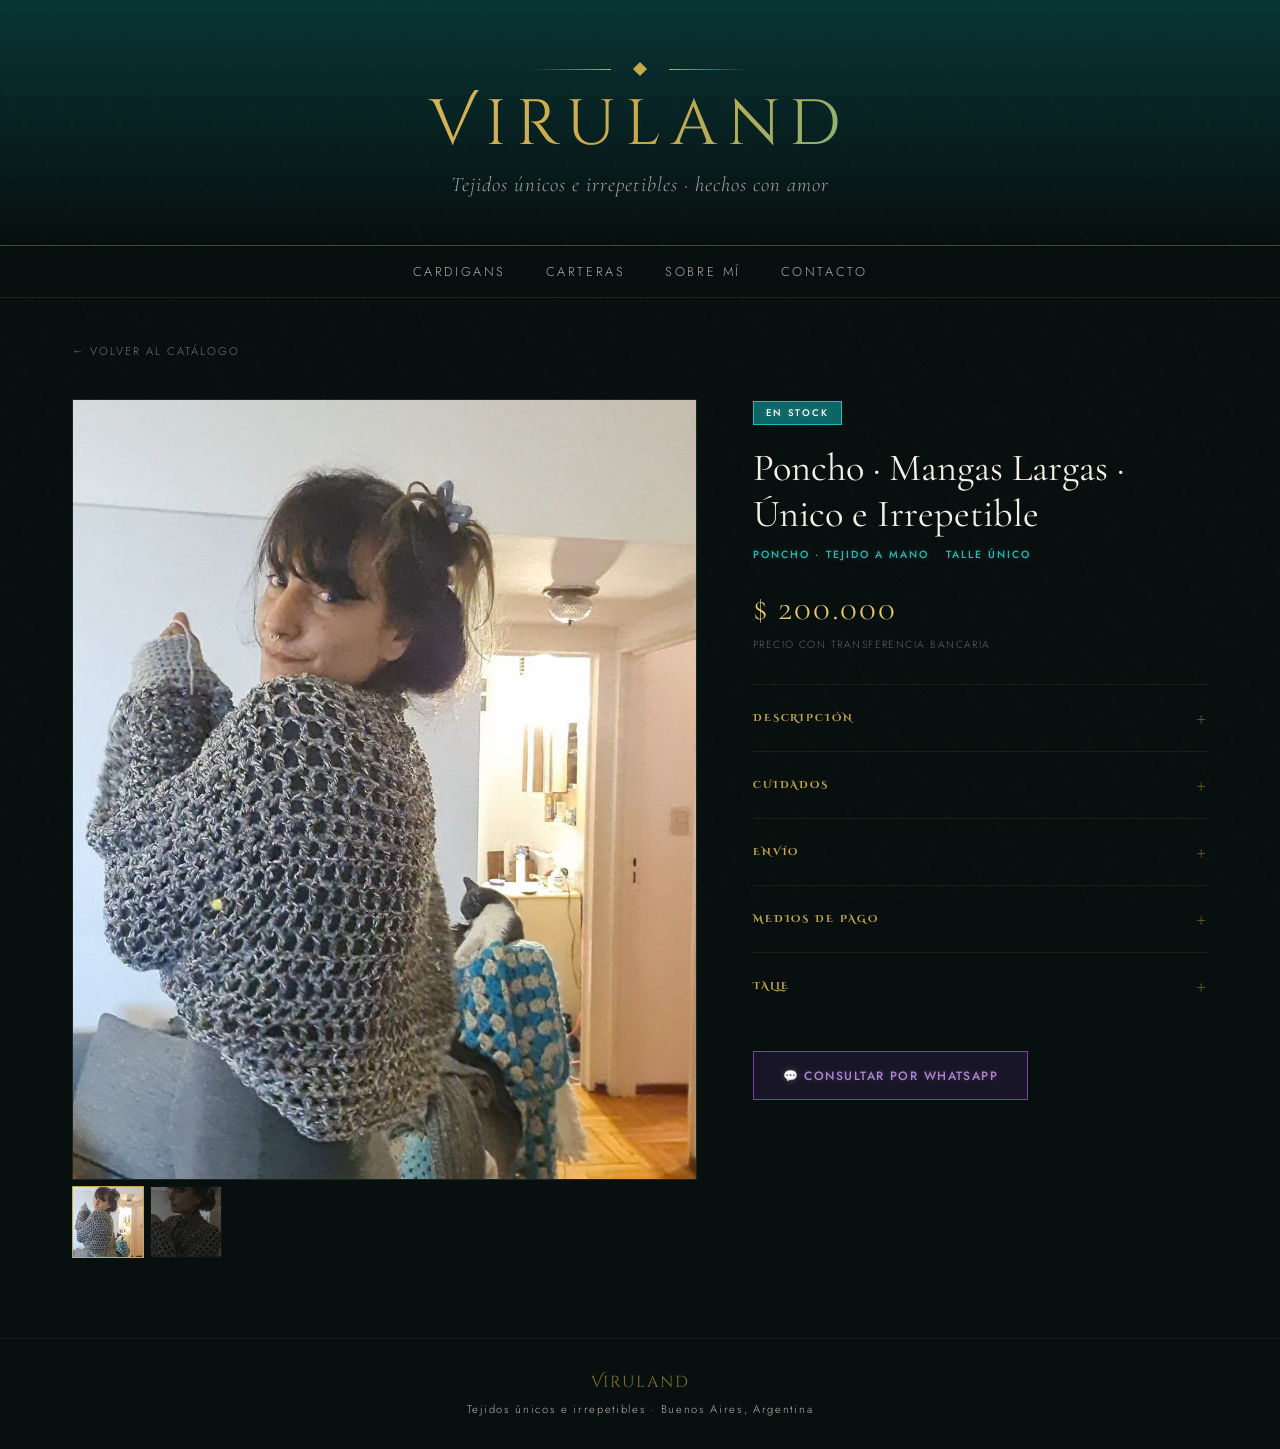
==== poncho-mangas-largas.html @ 65a167d6 "Upload website" ====
<!DOCTYPE html>
<html lang="es">
<head>
  <meta charset="UTF-8"/>
  <meta name="viewport" content="width=device-width, initial-scale=1.0"/>
  <title>Poncho Mangas Largas — Viruland</title>
  <link href="https://fonts.googleapis.com/css2?family=Cormorant+Garamond:ital,wght@0,300;0,400;0,600;1,300;1,400&family=Cinzel+Decorative:wght@400;700&family=Jost:wght@300;400;500&display=swap" rel="stylesheet"/>
  <link rel="stylesheet" href="style.css"/>
</head>
<body>

  <div class="lightbox" id="lightbox" onclick="closeLightbox()">
    <button class="lightbox-close">✕</button>
    <img id="lightbox-img" src="" alt="" style="display:none" onclick="event.stopPropagation()"/>
    <video id="lightbox-vid" controls playsinline style="display:none" onclick="event.stopPropagation()"></video>
  </div>

  <header>
    <div class="logo-deco fade-up"><div class="deco-line"></div><div class="deco-diamond"></div><div class="deco-line right"></div></div>
    <h1 class="fade-up">Viruland</h1>
    <p class="tagline fade-up">Tejidos únicos e irrepetibles · hechos con amor</p>
  </header>

  <nav>
    <a href="index.html#cardigans">Cardigans</a>
    <a href="index.html#carteras">Carteras</a>
    <a href="index.html#nosotras">Sobre mí</a>
    <a href="index.html#contacto">Contacto</a>
  </nav>

  <div class="page-wrap">
    <a href="index.html" class="back-link">← Volver al catálogo</a>

    <div class="product-layout">

      <div>
        <div class="carousel-main" id="carousel-main"></div>
        <div class="carousel-thumbs" id="carousel-thumbs"></div>
      </div>

      <div class="product-detail">
        <div class="detail-tags">
          <span class="stock-tag tag-stock">En stock</span>
        </div>
        <h2 class="detail-name">Poncho · Mangas Largas · Único e Irrepetible</h2>
        <div class="detail-meta">
          <span>Poncho · Tejido a mano</span>
          <span>Talle Único</span>
        </div>
        <div class="detail-price">$ 200.000</div>
        <p class="detail-price-note">Precio con transferencia bancaria</p>

        <div class="detail-section">
          <h3>Descripción</h3>
          <p>Descripción próximamente. Escribime por WhatsApp para más info sobre esta pieza.</p>
        </div>

        <div class="detail-section">
          <h3>Cuidados</h3>
          <ul>
            <li>Lavado a mano con agua fría</li>
            <li>No usar secadora</li>
            <li>Secar en plano, a la sombra</li>
            <li>Planchar con vapor a baja temperatura si es necesario</li>
          </ul>
        </div>

        <div class="detail-section">
          <h3>Envío</h3>
          <p>Envío por correo a todo el país · Entrega en mano en CABA y GBA</p>
        </div>

        <div class="detail-section">
          <h3>Medios de pago</h3>
          <p>El precio indicado es para pago por transferencia bancaria.</p>
          <p>Si preferís pagar en cuotas, podés hacerlo a través de Mercado Libre — aunque aplica un cargo adicional por el servicio.</p>
        </div>

        <div class="detail-section">
          <h3>Talle</h3>
          <p>Esta pieza es Talle Único, pensada para adaptarse a distintas siluetas. ¿Querés algo similar en otro talle? Escribime y lo hacemos a medida.</p>
        </div>

        <div class="detail-actions">
          <a href="https://wa.me/5491172391267?text=Hola!%20Vi%20el%20Poncho%20Mangas%20Largas%20en%20viruland.com.ar%20y%20quiero%20m%C3%A1s%20info%20%F0%9F%A7%B6" target="_blank" class="btn btn-wa">💬 Consultar por WhatsApp</a>
        </div>
      </div>

    </div>
  </div>

  <footer>
    <div class="footer-logo">Viruland</div>
    <p>Tejidos únicos e irrepetibles · Buenos Aires, Argentina</p>
  </footer>

  <script>
    const media = [
      { type: 'image', src: 'fotos/VideoCapture_20260504-224757.jpg' },
      { type: 'image', src: 'fotos/Snapchat-1765635726.jpg' },
    ];
    let current = 0;

    function renderMain(i) {
      current = i;
      const item = media[i];
      const main = document.getElementById('carousel-main');
      if (item.type === 'video') {
        main.innerHTML = `<video muted loop playsinline preload="metadata"><source src="${item.src}" type="video/mp4"></video>`;
        const vid = main.querySelector('video');
        vid.addEventListener('loadedmetadata', () => {
          if (vid.duration && isFinite(vid.duration)) vid.currentTime = vid.duration / 2;
        });
      } else {
        main.innerHTML = `<img src="${item.src}" alt="Viruland"/>`;
      }
      document.querySelectorAll('.thumb-item').forEach((el, j) => el.classList.toggle('active', j === i));
    }

    function buildThumbs() {
      const strip = document.getElementById('carousel-thumbs');
      media.forEach((item, i) => {
        const div = document.createElement('div');
        div.className = 'thumb-item' + (i === 0 ? ' active' : '') + (item.type === 'video' ? ' video-thumb' : '');
        div.innerHTML = item.type === 'video' ? '▶' : `<img src="${item.src}" alt=""/>`;
        div.onclick = () => renderMain(i);
        strip.appendChild(div);
      });
    }

    document.getElementById('carousel-main').addEventListener('click', () => {
      const item = media[current];
      openLightbox(item.src, item.type);
    });

    function openLightbox(src, type) {
      const img = document.getElementById('lightbox-img');
      const vid = document.getElementById('lightbox-vid');
      if (type === 'video') {
        vid.src = src; vid.style.display = 'block'; img.style.display = 'none'; vid.play();
      } else {
        img.src = src; img.style.display = 'block'; vid.style.display = 'none';
      }
      document.getElementById('lightbox').classList.add('open');
    }
    function closeLightbox() {
      const vid = document.getElementById('lightbox-vid');
      vid.pause(); vid.src = '';
      document.getElementById('lightbox').classList.remove('open');
    }
    document.addEventListener('keydown', e => { if (e.key === 'Escape') closeLightbox(); });

    buildThumbs();
    renderMain(0);

    document.querySelectorAll('.detail-section').forEach(section => {
      const h3 = section.querySelector('h3');
      const body = document.createElement('div');
      body.className = 'detail-section-body';
      while (section.children.length > 1) body.appendChild(section.children[1]);
      section.appendChild(body);
      h3.addEventListener('click', () => section.classList.toggle('open'));
    });
  </script>
</body>
</html>
---- style.css ----
:root {
  --teal:     #0e6b6b;
  --teal-deep:#094f4f;
  --teal-glow:#1ac0c0;
  --violet:   #5b2d82;
  --violet-lt:#7c3fad;
  --gold:     #c9a84c;
  --gold-lt:  #e8c96a;
  --cream:    #f5f0e8;
  --dark:     #080f0f;
  --dark2:    #0d1a1a;
}

*, *::before, *::after { box-sizing: border-box; margin: 0; padding: 0; }
html { scroll-behavior: smooth; }

body {
  background: var(--dark);
  color: var(--cream);
  font-family: 'Jost', sans-serif;
  font-weight: 300;
  overflow-x: hidden;
}

body::before {
  content: '';
  position: fixed; inset: 0;
  background-image:
    repeating-linear-gradient(60deg, transparent, transparent 40px, rgba(201,168,76,0.03) 40px, rgba(201,168,76,0.03) 41px),
    repeating-linear-gradient(-60deg, transparent, transparent 40px, rgba(14,107,107,0.04) 40px, rgba(14,107,107,0.04) 41px);
  pointer-events: none; z-index: 0;
}

/* ── HEADER ── */
header {
  position: relative; z-index: 10;
  text-align: center; padding: 4rem 2rem 3rem;
  border-bottom: 1px solid rgba(201,168,76,0.25);
  background: linear-gradient(180deg, rgba(9,79,79,0.6) 0%, transparent 100%);
}
.logo-deco {
  display: flex; justify-content: center; align-items: center;
  gap: 1.5rem; margin-bottom: 1rem;
}
.deco-line { width: 80px; height: 1px; background: linear-gradient(90deg, transparent, var(--gold)); }
.deco-line.right { background: linear-gradient(90deg, var(--gold), transparent); }
.deco-diamond { width: 10px; height: 10px; background: var(--gold); transform: rotate(45deg); }

h1 {
  font-family: 'Cinzel Decorative', serif;
  font-size: clamp(2.2rem, 6vw, 4rem); font-weight: 400; letter-spacing: 0.15em;
  background: linear-gradient(135deg, var(--gold-lt), var(--gold), var(--teal-glow));
  -webkit-background-clip: text; -webkit-text-fill-color: transparent; background-clip: text;
  line-height: 1.1;
}
.tagline {
  font-family: 'Cormorant Garamond', serif; font-style: italic;
  font-size: clamp(1rem, 2.5vw, 1.3rem); color: rgba(245,240,232,0.65);
  margin-top: 0.75rem; letter-spacing: 0.05em;
}

/* ── NAV ── */
nav {
  position: sticky; top: 0; z-index: 100;
  display: flex; justify-content: center; gap: 2.5rem; padding: 1rem 2rem;
  background: rgba(8,15,15,0.92); backdrop-filter: blur(12px);
  border-bottom: 1px solid rgba(201,168,76,0.15);
}
nav a {
  color: rgba(245,240,232,0.7); text-decoration: none;
  font-size: 0.8rem; letter-spacing: 0.2em; text-transform: uppercase; transition: color 0.3s;
}
nav a:hover { color: var(--gold-lt); }

/* ── HERO ── */
.hero-band {
  position: relative; z-index: 1; text-align: center; padding: 5rem 2rem;
  background: linear-gradient(135deg, rgba(91,45,130,0.2) 0%, rgba(14,107,107,0.15) 100%);
}
.hero-band h2 {
  font-family: 'Cormorant Garamond', serif;
  font-size: clamp(1.8rem, 4vw, 3rem); font-weight: 300; line-height: 1.3;
  max-width: 700px; margin: 0 auto 2rem;
}
.hero-band h2 em { font-style: italic; color: var(--gold-lt); }
.hero-cta {
  display: inline-flex; align-items: center; gap: 0.75rem; padding: 0.9rem 2.2rem;
  background: transparent; border: 1px solid var(--gold); color: var(--gold-lt);
  text-decoration: none; font-size: 0.8rem; letter-spacing: 0.2em; text-transform: uppercase;
  transition: all 0.3s;
}
.hero-cta:hover { background: rgba(201,168,76,0.1); border-color: var(--gold-lt); }

/* ── SECTION TITLE ── */
.section-title {
  text-align: center; padding: 4rem 2rem 2rem; position: relative; z-index: 1;
}
.section-title h2 {
  font-family: 'Cinzel Decorative', serif; font-size: clamp(1.1rem, 3vw, 1.6rem);
  font-weight: 400; letter-spacing: 0.2em; color: var(--gold);
}
.section-title .deco-row {
  display: flex; justify-content: center; align-items: center; gap: 1rem; margin-top: 0.75rem;
}
.section-title .deco-row span {
  width: 60px; height: 1px; background: linear-gradient(90deg, transparent, var(--teal-glow));
}
.section-title .deco-row span:last-child { background: linear-gradient(90deg, var(--teal-glow), transparent); }

/* ── PRODUCTS GRID ── */
.products {
  position: relative; z-index: 1;
  display: grid; grid-template-columns: repeat(auto-fill, minmax(300px, 1fr));
  gap: 2px; padding: 0 2px 2px; max-width: 1400px; margin: 0 auto;
}
.product-card { position: relative; background: var(--dark2); overflow: hidden; }

.product-img-wrap {
  position: relative; aspect-ratio: 4/5; overflow: hidden;
  background: linear-gradient(135deg, var(--teal-deep), var(--violet));
  cursor: pointer; display: block; text-decoration: none;
}
.product-img-wrap img,
.product-img-wrap video {
  width: 100%; height: 100%; object-fit: cover;
  transition: transform 0.6s ease; filter: saturate(0.9);
}
.product-card:hover .product-img-wrap img,
.product-card:hover .product-img-wrap video { transform: scale(1.05); filter: saturate(1.1); }

.thumb-strip { display: flex; gap: 4px; padding: 4px; background: var(--dark2); }
.thumb-strip img {
  width: 56px; height: 56px; object-fit: cover; cursor: pointer;
  opacity: 0.6; transition: opacity 0.2s; border: 1px solid transparent;
}
.thumb-strip img:hover, .thumb-strip img.active { opacity: 1; border-color: var(--gold); }

.thumb-vid {
  display: flex; align-items: center; justify-content: center;
  width: 56px; height: 56px; background: rgba(14,107,107,0.2); cursor: pointer;
  opacity: 0.6; transition: opacity 0.2s; border: 1px solid transparent;
  font-size: 0.65rem; letter-spacing: 0.05em; color: var(--teal-glow); text-transform: uppercase;
}
.thumb-vid:hover, .thumb-vid.active { opacity: 1; border-color: var(--gold); }

.product-info { padding: 1.5rem; border-top: 1px solid rgba(201,168,76,0.1); }
.product-category {
  font-size: 0.65rem; letter-spacing: 0.25em; text-transform: uppercase;
  color: var(--teal-glow); margin-bottom: 0.4rem;
  font-weight: 500; text-shadow: 0 0 6px rgba(255,255,255,0.2);
}
.product-name {
  font-family: 'Cormorant Garamond', serif;
  font-size: 1.2rem; font-weight: 400; line-height: 1.3; margin-bottom: 0.5rem;
  color: var(--cream); text-decoration: none; display: block;
}
a.product-name:hover { color: var(--gold-lt); }
.product-price { font-size: 0.9rem; color: var(--gold-lt); letter-spacing: 0.05em; }

.card-detail-link {
  display: inline-block; margin-top: 0.5rem;
  font-size: 0.62rem; letter-spacing: 0.18em; text-transform: uppercase;
  color: rgba(245,240,232,0.65); text-decoration: none; font-weight: 500; transition: color 0.3s;
}
.card-detail-link:hover { color: var(--gold-lt); }

.product-actions { display: flex; gap: 0.5rem; margin-top: 1rem; }
.btn {
  flex: 1; display: flex; align-items: center; justify-content: center; gap: 0.4rem;
  padding: 0.65rem 0.5rem; font-size: 0.7rem; letter-spacing: 0.12em; text-transform: uppercase;
  text-decoration: none; border: none; cursor: pointer; transition: all 0.3s;
  font-family: 'Jost', sans-serif; font-weight: 500; text-shadow: 0 0 6px rgba(255,255,255,0.2);
}
.btn-ml { background: rgba(14,107,107,0.2); border: 1px solid var(--teal); color: var(--teal-glow); }
.btn-ml:hover { background: rgba(14,107,107,0.4); border-color: var(--teal-glow); }
.btn-wa { background: rgba(91,45,130,0.2); border: 1px solid var(--violet-lt); color: #b084dc; }
.btn-wa:hover { background: rgba(91,45,130,0.4); }

/* ── VIDEO TOGGLE BUTTON ── */
.video-toggle-btn {
  position: absolute; bottom: 0.6rem; right: 0.6rem;
  width: 30px; height: 30px; border-radius: 50%;
  background: rgba(8,15,15,0.65); border: 1px solid rgba(201,168,76,0.3);
  color: var(--gold-lt); font-size: 0.75rem;
  display: flex; align-items: center; justify-content: center;
  cursor: pointer; z-index: 3;
  opacity: 0.65; transition: opacity 0.2s, background 0.2s;
}
.product-card:hover .video-toggle-btn,
.video-toggle-btn:focus { opacity: 1; background: rgba(8,15,15,0.85); }

/* ── STOCK TAGS ── */
.stock-tag {
  position: absolute; top: 0.8rem; left: 0.8rem;
  padding: 0.25rem 0.75rem; font-size: 0.6rem; letter-spacing: 0.2em; text-transform: uppercase;
  font-family: 'Jost', sans-serif; font-weight: 500; text-shadow: 0 0 6px rgba(255,255,255,0.25);
  z-index: 2;
}
.tag-stock { background: rgba(14,107,107,0.95); color: #ffffff; border: 1px solid var(--teal-glow); }
.tag-pedido { background: rgba(91,45,130,0.95); color: #f0e4ff; border: 1px solid var(--violet-lt); }

/* ── LIGHTBOX ── */
.lightbox {
  display: none; position: fixed; inset: 0; z-index: 1000;
  background: rgba(0,0,0,0.92); align-items: center; justify-content: center;
}
.lightbox.open { display: flex; }
.lightbox img { max-width: 90vw; max-height: 90vh; object-fit: contain; border: 1px solid rgba(201,168,76,0.2); }
.lightbox video { max-width: 90vw; max-height: 90vh; border: 1px solid rgba(201,168,76,0.2); }
.lightbox-close {
  position: absolute; top: 1.5rem; right: 2rem;
  color: var(--gold); font-size: 2rem; cursor: pointer; background: none; border: none;
}

/* ── SOBRE MÍ ── */
.about {
  position: relative; z-index: 1; max-width: 800px; margin: 4rem auto;
  padding: 3rem 2rem; text-align: center; border: 1px solid rgba(201,168,76,0.15);
  background: linear-gradient(135deg, rgba(9,79,79,0.1), rgba(91,45,130,0.1));
}
.about::before, .about::after { content: '✦'; position: absolute; color: var(--gold); font-size: 1.2rem; }
.about::before { top: -0.7rem; left: 50%; transform: translateX(-50%); background: var(--dark); padding: 0 1rem; }
.about::after  { bottom: -0.7rem; left: 50%; transform: translateX(-50%); background: var(--dark); padding: 0 1rem; }
.about p {
  font-family: 'Cormorant Garamond', serif; font-size: clamp(1rem, 2vw, 1.25rem);
  line-height: 1.8; color: rgba(245,240,232,0.85);
}
.about p + p { margin-top: 1rem; }

.about-inner {
  display: flex; align-items: flex-start; gap: 2rem;
  flex-wrap: wrap; justify-content: center; text-align: left;
}
.about-photo-wrap {
  flex-shrink: 0; width: 140px; height: 180px;
  overflow: hidden; border: 1px solid rgba(201,168,76,0.3);
}
.about-photo-wrap img { width: 100%; height: 100%; object-fit: cover; filter: saturate(0.85); }
.about-text { flex: 1; min-width: 220px; }
.about-title {
  font-family: 'Cinzel Decorative', serif; font-size: 0.9rem;
  letter-spacing: 0.2em; color: var(--gold); margin-bottom: 1rem;
}
.wip-section { margin-top: 2.5rem; border-top: 1px solid rgba(201,168,76,0.1); padding-top: 2rem; }
.wip-label {
  font-family: 'Cinzel Decorative', serif; font-size: 0.7rem;
  letter-spacing: 0.2em; color: var(--gold); margin-bottom: 1rem; text-align: center;
}
.wip-section img {
  width: 100%; max-height: 420px; object-fit: cover;
  border: 1px solid rgba(201,168,76,0.15); filter: saturate(0.85); display: block;
}

/* ── CONTACT ── */
.contact-band {
  position: relative; z-index: 1; text-align: center; padding: 5rem 2rem;
  background: linear-gradient(135deg, rgba(91,45,130,0.25), rgba(14,107,107,0.2));
  border-top: 1px solid rgba(201,168,76,0.15); border-bottom: 1px solid rgba(201,168,76,0.15);
}
.contact-band h2 {
  font-family: 'Cinzel Decorative', serif; font-size: clamp(1rem, 3vw, 1.5rem);
  color: var(--gold); margin-bottom: 1rem;
}
.contact-band p {
  font-family: 'Cormorant Garamond', serif; font-style: italic;
  font-size: 1.1rem; color: rgba(245,240,232,0.7); margin-bottom: 2rem;
}
.contact-buttons { display: flex; flex-wrap: wrap; justify-content: center; gap: 1rem; }
.contact-btn {
  display: inline-flex; align-items: center; gap: 0.75rem;
  padding: 1rem 2.5rem; text-decoration: none;
  font-size: 0.8rem; letter-spacing: 0.2em; text-transform: uppercase; transition: all 0.3s;
}
.contact-btn-wa { background: rgba(37,211,102,0.1); border: 1px solid rgba(37,211,102,0.4); color: #5de88a; }
.contact-btn-wa:hover { background: rgba(37,211,102,0.2); border-color: rgba(37,211,102,0.7); }
.contact-btn-ml { background: rgba(201,168,76,0.1); border: 1px solid rgba(201,168,76,0.55); color: var(--gold-lt); }
.contact-btn-ml:hover { background: rgba(201,168,76,0.2); }

.web-offer {
  margin-top: 2.5rem; padding-top: 2rem;
  border-top: 1px solid rgba(201,168,76,0.1);
  font-family: 'Cormorant Garamond', serif; font-style: italic;
  font-size: 1rem; color: rgba(245,240,232,0.65);
  letter-spacing: 0.02em;
}
.web-offer a {
  color: var(--gold-lt); text-decoration: none;
  border-bottom: 1px solid rgba(201,168,76,0.5); transition: color 0.3s, border-color 0.3s;
}
.web-offer a:hover { color: var(--gold-lt); border-color: var(--gold-lt); }

/* ── FOOTER ── */
footer {
  position: relative; z-index: 1; text-align: center; padding: 2rem;
  font-size: 0.7rem; letter-spacing: 0.15em; color: rgba(245,240,232,0.75);
  border-top: 1px solid rgba(201,168,76,0.08);
}
footer .footer-logo {
  font-family: 'Cinzel Decorative', serif; font-size: 1rem;
  color: rgba(201,168,76,0.65); margin-bottom: 0.5rem;
}

/* ── ANIMATIONS ── */
@keyframes fadeUp {
  from { opacity: 0; transform: translateY(30px); }
  to   { opacity: 1; transform: translateY(0); }
}
.fade-up { opacity: 0; animation: fadeUp 0.8s ease forwards; }
header .fade-up:nth-child(1) { animation-delay: 0.1s; }
header .fade-up:nth-child(2) { animation-delay: 0.3s; }
header .fade-up:nth-child(3) { animation-delay: 0.5s; }
.product-card { opacity: 0; animation: fadeUp 0.6s ease forwards; }
.product-card:nth-child(1) { animation-delay: 0.1s; }
.product-card:nth-child(2) { animation-delay: 0.2s; }
.product-card:nth-child(3) { animation-delay: 0.3s; }
.product-card:nth-child(4) { animation-delay: 0.4s; }
.product-card:nth-child(5) { animation-delay: 0.5s; }
.product-card:nth-child(6) { animation-delay: 0.6s; }
.product-card:nth-child(7) { animation-delay: 0.7s; }

/* ────────────────────────────────────────
   PÁGINA DE PRODUCTO
───────────────────────────────────────── */
.page-wrap {
  position: relative; z-index: 1;
  max-width: 1200px; margin: 0 auto; padding: 2.5rem 2rem 5rem;
}

.back-link {
  display: inline-flex; align-items: center; gap: 0.5rem; margin-bottom: 2.5rem;
  color: rgba(245,240,232,0.45); text-decoration: none;
  font-size: 0.7rem; letter-spacing: 0.18em; text-transform: uppercase; transition: color 0.3s;
}
.back-link:hover { color: var(--gold-lt); }

.product-layout {
  display: grid; grid-template-columns: 55% 1fr;
  gap: 3.5rem; align-items: start;
}

/* Carousel */
.carousel-main {
  aspect-ratio: 4/5; overflow: hidden; background: var(--dark2);
  cursor: zoom-in; position: relative; border: 1px solid rgba(201,168,76,0.08);
}
.carousel-main img,
.carousel-main video { width: 100%; height: 100%; object-fit: cover; }

.carousel-thumbs { display: flex; gap: 6px; margin-top: 6px; flex-wrap: wrap; }

.thumb-item {
  width: 72px; height: 72px; overflow: hidden; cursor: pointer;
  border: 1px solid transparent; opacity: 0.55;
  transition: opacity 0.2s, border-color 0.2s; background: var(--dark2); flex-shrink: 0;
}
.thumb-item img { width: 100%; height: 100%; object-fit: cover; }
.thumb-item.video-thumb {
  display: flex; align-items: center; justify-content: center;
  color: var(--teal-glow); font-size: 1.4rem;
}
.thumb-item:hover, .thumb-item.active { opacity: 1; border-color: var(--gold); }

/* Detail panel */
.product-detail .detail-tags { margin-bottom: 1.25rem; }
.product-detail .stock-tag { position: static; display: inline-block; }

.detail-name {
  font-family: 'Cormorant Garamond', serif; font-size: clamp(1.6rem, 3vw, 2.4rem);
  font-weight: 400; line-height: 1.2; margin-bottom: 0.6rem;
}

.detail-meta { display: flex; gap: 1rem; flex-wrap: wrap; margin-bottom: 1.5rem; }
.detail-meta span {
  font-size: 0.65rem; letter-spacing: 0.2em; text-transform: uppercase;
  color: var(--teal-glow); font-weight: 500; text-shadow: 0 0 6px rgba(255,255,255,0.2);
}

.detail-price {
  font-family: 'Cormorant Garamond', serif; font-size: 2.2rem;
  color: var(--gold-lt); letter-spacing: 0.05em; margin-bottom: 2rem;
}

.detail-section { padding: 1.25rem 0; border-top: 1px solid rgba(201,168,76,0.1); }
.detail-section h3 {
  font-family: 'Cinzel Decorative', serif; font-size: 0.6rem;
  letter-spacing: 0.2em; text-transform: uppercase; color: var(--gold); margin-bottom: 0.6rem;
}
.detail-section p, .detail-section ul {
  font-family: 'Cormorant Garamond', serif; font-size: 1.05rem;
  line-height: 1.75; color: rgba(245,240,232,0.8);
}
.detail-section ul { padding-left: 1.2rem; }
.detail-section li { margin-bottom: 0.25rem; }

/* ── ACCORDION ── */
.detail-section h3 {
  cursor: pointer; user-select: none; margin-bottom: 0;
  display: flex; justify-content: space-between; align-items: center;
}
.detail-section h3::after {
  content: '+'; font-family: 'Jost', sans-serif; font-weight: 300;
  font-size: 1.1rem; color: rgba(201,168,76,0.45);
  flex-shrink: 0; margin-left: 1rem;
}
.detail-section.open h3::after { content: '−'; }
.detail-section-body {
  overflow: hidden; max-height: 0;
  transition: max-height 0.35s ease, opacity 0.25s ease;
  opacity: 0;
}
.detail-section.open .detail-section-body { max-height: 500px; opacity: 1; }
.detail-section-body > *:first-child { margin-top: 0.6rem; }

.detail-price-note {
  font-size: 0.65rem; letter-spacing: 0.14em; text-transform: uppercase;
  color: rgba(245,240,232,0.38); font-family: 'Jost', sans-serif;
  margin-top: -1.5rem; margin-bottom: 2rem;
}

/* ── YA TIENEN DUEÑA ── */
.sold-caption {
  text-align: center; padding: 0 2rem 2rem;
  font-family: 'Cormorant Garamond', serif; font-style: italic;
  font-size: 1rem; color: rgba(245,240,232,0.62);
  position: relative; z-index: 1;
}
.sold-wrap {
  position: relative; z-index: 1;
  max-width: 1400px; margin: 0 auto; padding: 0 3rem 4rem;
}
.sold-viewport { overflow: hidden; }
.sold-strip {
  display: flex; transition: transform 0.4s ease;
}
.sold-strip img {
  flex-shrink: 0; width: 25%; aspect-ratio: 4/5; object-fit: cover;
  filter: saturate(0.75) brightness(0.88); transition: filter 0.35s;
}
.sold-strip img:hover { filter: saturate(1) brightness(1); }
.sold-arrow {
  position: absolute; top: calc(50% - 2rem); transform: translateY(-50%);
  z-index: 10; background: rgba(8,15,15,0.7); border: 1px solid rgba(201,168,76,0.2);
  color: var(--gold-lt); font-size: 1.8rem; width: 40px; height: 70px;
  cursor: pointer; display: flex; align-items: center; justify-content: center;
  transition: background 0.2s; padding: 0; line-height: 1;
}
.sold-arrow-prev { left: 0; }
.sold-arrow-next { right: 0; }
.sold-arrow:hover { background: rgba(8,15,15,0.95); border-color: rgba(201,168,76,0.5); }
@media (max-width: 600px) {
  .sold-strip img { width: 50%; }
  .sold-wrap { padding: 0 2.5rem 3rem; }
}

.pricing-note {
  text-align: center; padding: 0 2rem 1.5rem;
  font-size: 0.62rem; letter-spacing: 0.15em; text-transform: uppercase;
  color: rgba(245,240,232,0.62); font-family: 'Jost', sans-serif;
  position: relative; z-index: 1;
}
.pricing-note span { color: var(--teal-glow); }

.detail-actions { display: flex; gap: 0.75rem; margin-top: 2rem; flex-wrap: wrap; }
.detail-actions .btn { padding: 0.9rem 1.8rem; font-size: 0.75rem; flex: unset; }

/* ── MEDIA QUERIES ── */
@media (max-width: 900px) {
  .product-layout { grid-template-columns: 1fr; gap: 2rem; }
}
@media (max-width: 600px) {
  .products { grid-template-columns: 1fr 1fr; gap: 1px; }
  nav { gap: 1.2rem; }
  nav a { font-size: 0.65rem; }
}
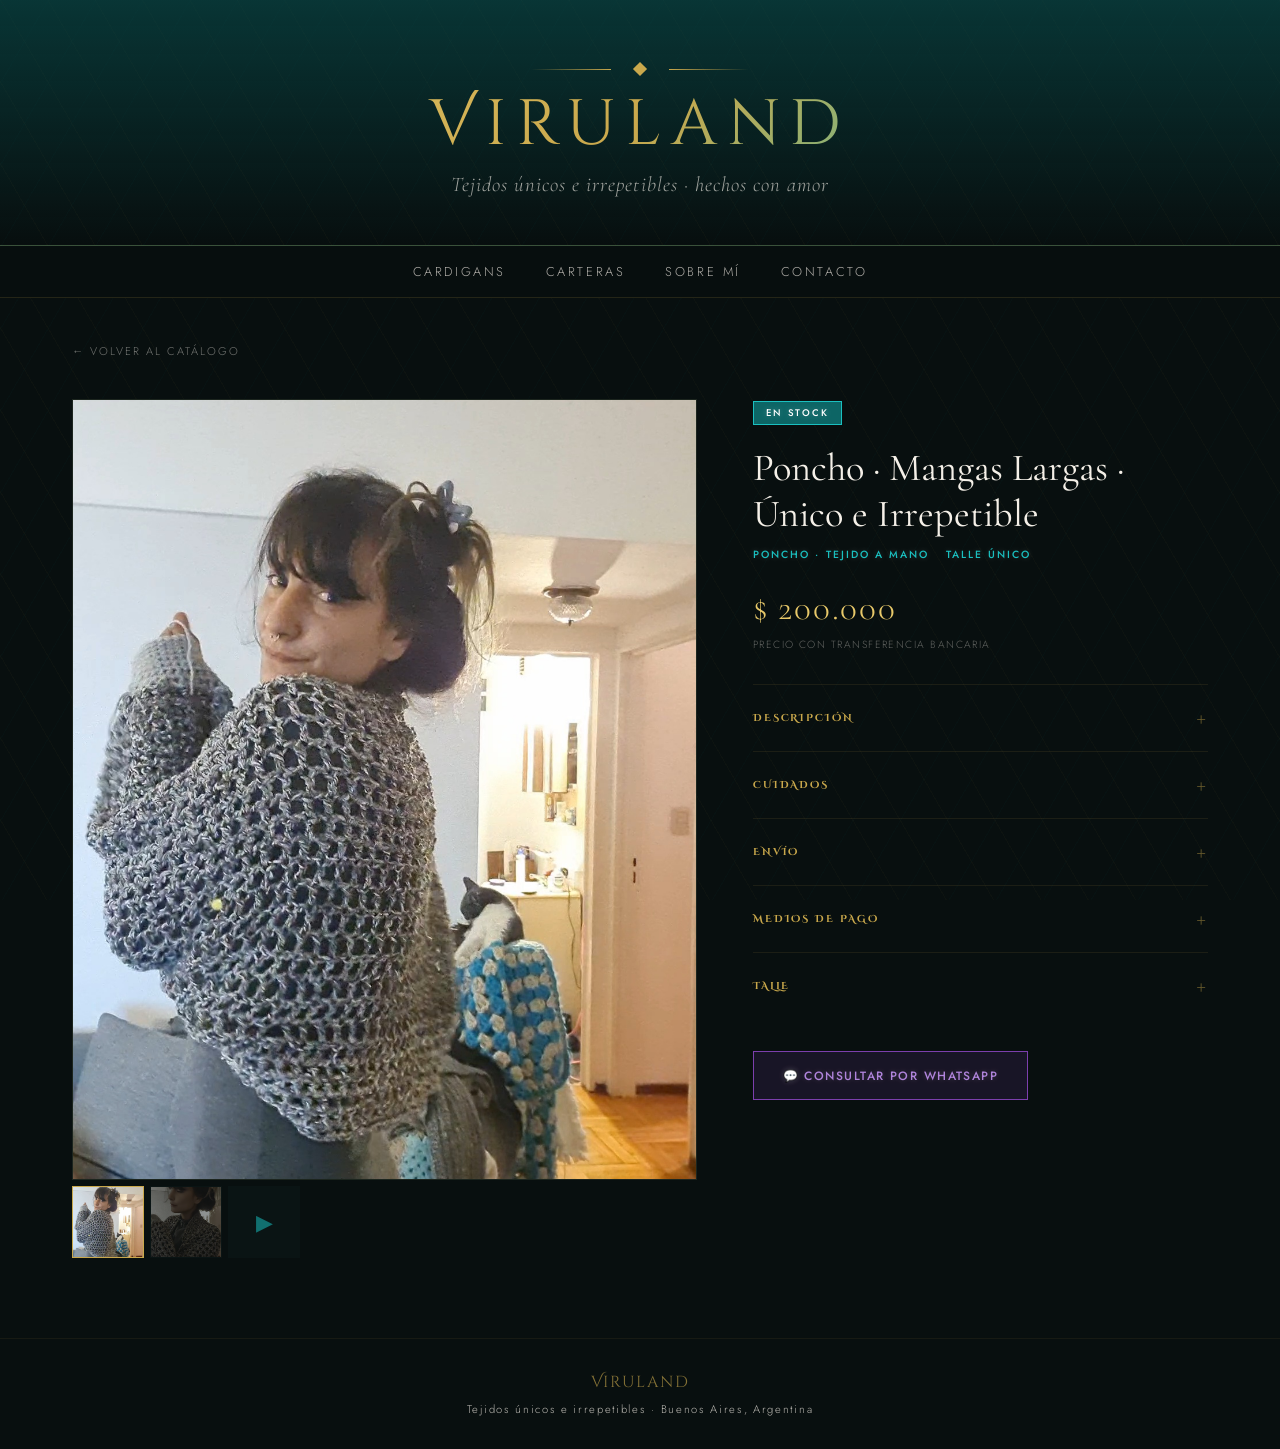
==== commit 3c2ad006: "Add Gorros/Cuellitos category with 5 products and poncho video" ====
--- a/poncho-mangas-largas.html
+++ b/poncho-mangas-largas.html
@@ -98,6 +98,7 @@
     const media = [
       { type: 'image', src: 'fotos/VideoCapture_20260504-224757.jpg' },
       { type: 'image', src: 'fotos/Snapchat-1765635726.jpg' },
+      { type: 'video', src: 'fotos/ponchomangaslargas.mp4' },
     ];
     let current = 0;
 
